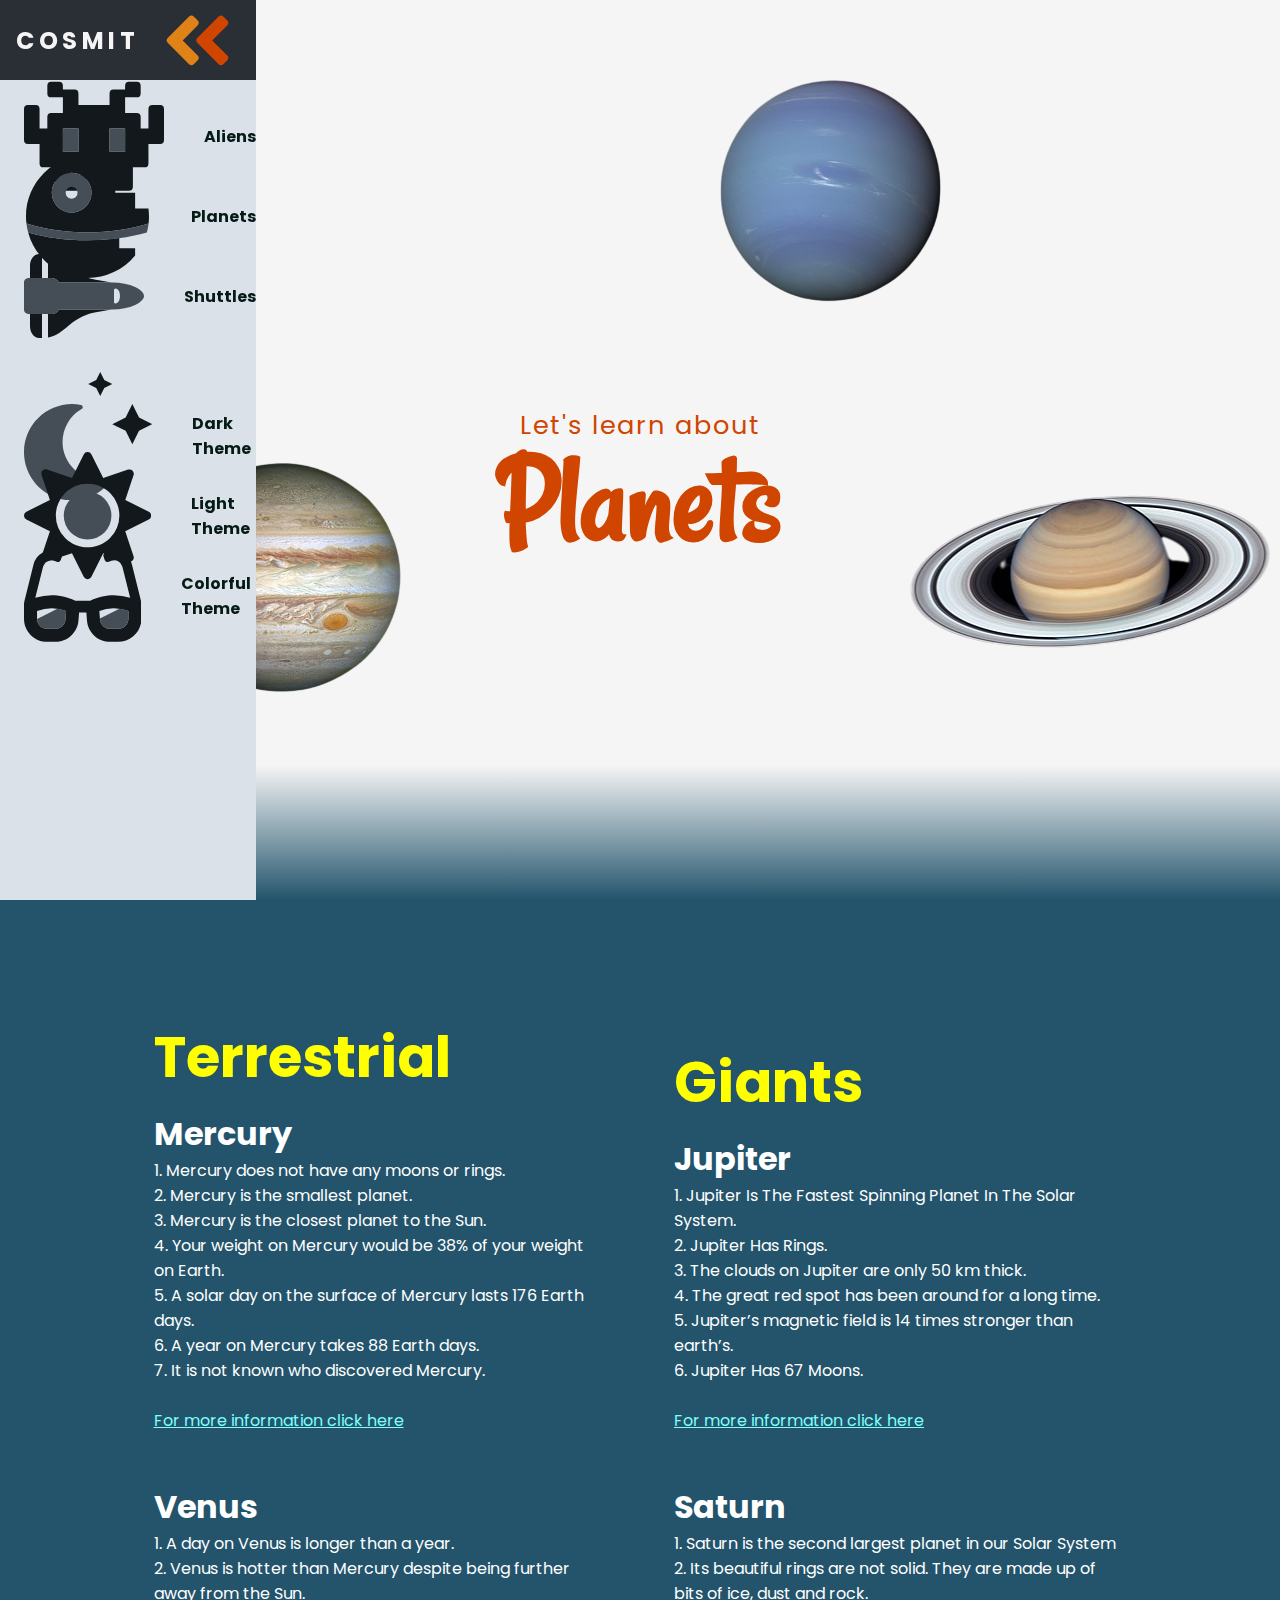
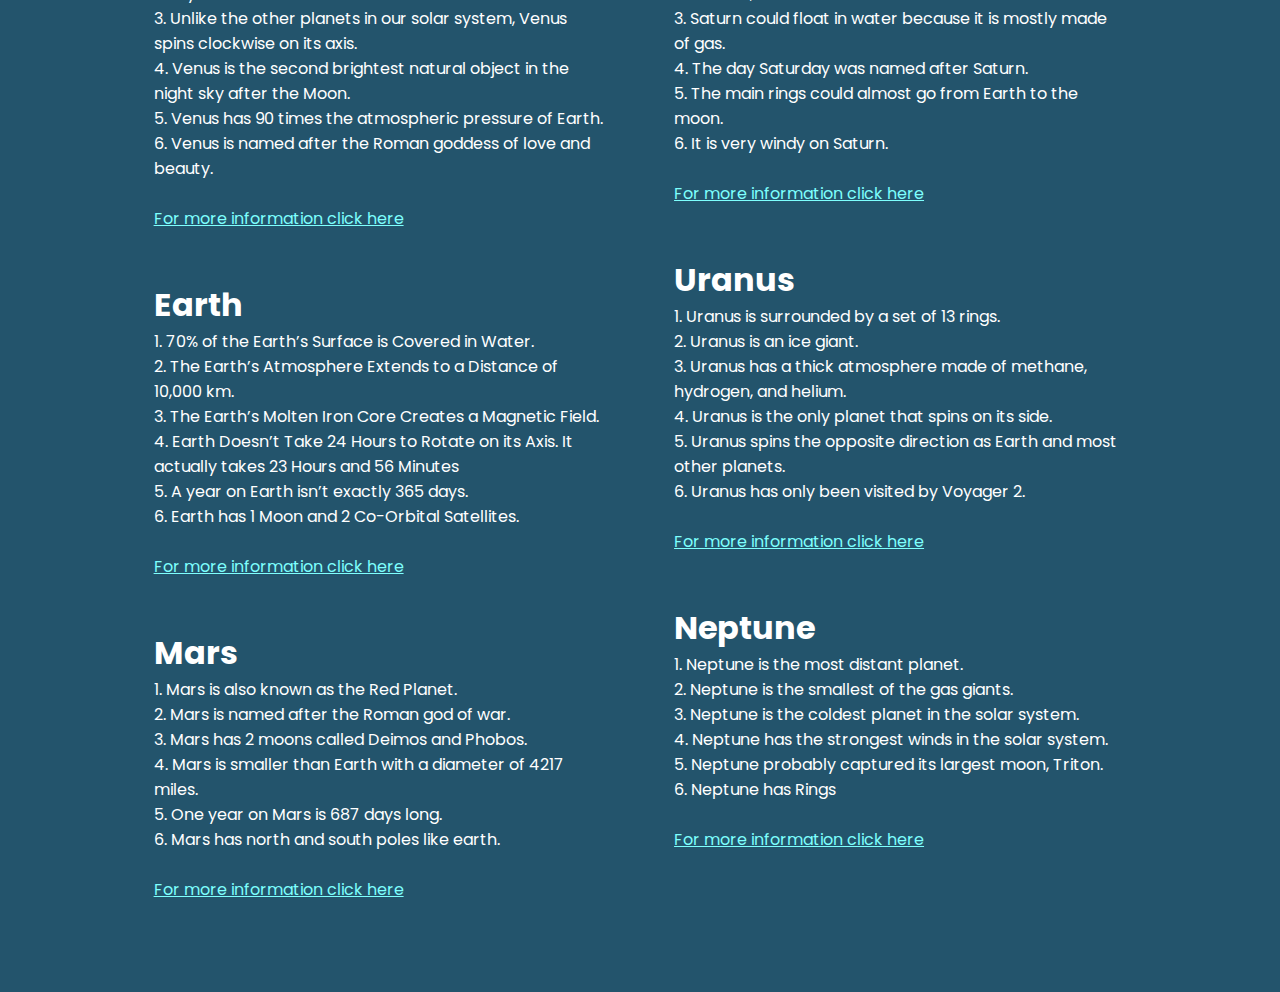
==== planets.html @ 69186c7a "planets page" ====
<!DOCTYPE html>
<html lang="en">
  <head>
    <meta charset="UTF-8" />
    <meta http-equiv="X-UA-Compatible" content="IE=edge" />
    <meta name="viewport" content="width=device-width, initial-scale=1.0" />
    <title>Shuttles Cosmit</title>
    <script defer src="shuttles_functions.js"></script>
    <link rel="stylesheet" href="style.css" />
    <link
      href="https://fonts.googleapis.com/css?family=Open+Sans:300,400,700&display=swap"
      rel="stylesheet"
    />
    <script defer src="shuttles_functions.js"></script>
  </head>
  <body class="light">
    <section class="planets_section">
      <h2 id="text"><span>Let's learn about</span><br />Planets</h2>
      <img
        src="https://cdn.pixabay.com/photo/2016/12/29/18/44/background-1939128__480.jpg"
        alt="Cosmos Background"
        id="cosmos_bg"
      />
      <img src="Saturn.png" alt="Saturn" id="saturn" />
      <img src="Neptune copy.png" alt="Neptune" id="neptune" />
      <img src="Jupiter copy.png" alt="Jupiter" id="jupiter" />
    </section>

    <div class="planets_info">
      <br />
      <h2 style="color: yellow">Terrestrial</h2>
      <h1>Mercury</h1>
      <p>
        1. Mercury does not have any moons or rings. <br />
        2. Mercury is the smallest planet. <br />
        3. Mercury is the closest planet to the Sun. <br />
        4. Your weight on Mercury would be 38% of your weight on Earth. <br />
        5. A solar day on the surface of Mercury lasts 176 Earth days. <br />
        6. A year on Mercury takes 88 Earth days. <br />
        7. It is not known who discovered Mercury. <br />
        <br />
        <a
          style="color: #7efffd"
          href="https://solarsystem.nasa.gov/planets/mercury/overview/"
          target="_blank"
          >For more information click here</a
        >
      </p>
      <br /><br />

      <h1>Venus</h1>
      <p>
        1. A day on Venus is longer than a year. <br />
        2. Venus is hotter than Mercury despite being further away from the Sun.
        <br />
        3. Unlike the other planets in our solar system, Venus spins clockwise
        on its axis. <br />
        4. Venus is the second brightest natural object in the night sky after
        the Moon. <br />
        5. Venus has 90 times the atmospheric pressure of Earth. <br />
        6. Venus is named after the Roman goddess of love and beauty. <br />
        <br />
        <a
          style="color: #7efffd"
          href="https://solarsystem.nasa.gov/planets/venus/overview/"
          target="_blank"
          >For more information click here</a
        >
      </p>
      <br /><br />

      <h1>Earth</h1>
      <p>
        1. 70% of the Earth’s Surface is Covered in Water.<br />
        2. The Earth’s Atmosphere Extends to a Distance of 10,000 km.<br />
        3. The Earth’s Molten Iron Core Creates a Magnetic Field. <br />
        4. Earth Doesn’t Take 24 Hours to Rotate on its Axis. It actually takes
        23 Hours and 56 Minutes<br />
        5. A year on Earth isn’t exactly 365 days. <br />
        6. Earth has 1 Moon and 2 Co-Orbital Satellites.<br />
        <br />
        <a
          style="color: #7efffd"
          href="https://solarsystem.nasa.gov/planets/earth/overview/"
          target="_blank"
          >For more information click here</a
        >
      </p>
      <br /><br />

      <h1>Mars</h1>
      <p>
        1. Mars is also known as the Red Planet.<br />
        2. Mars is named after the Roman god of war.<br />
        3. Mars has 2 moons called Deimos and Phobos.<br />
        4. Mars is smaller than Earth with a diameter of 4217 miles.<br />
        5. One year on Mars is 687 days long. <br />
        6. Mars has north and south poles like earth. <br />
        <br />
        <a
          style="color: #7efffd"
          href="https://solarsystem.nasa.gov/planets/mars/overview/"
          target="_blank"
          >For more information click here</a
        >
      </p>
      <br /><br />

      <h2 style="color: yellow">Giants</h2>
      <h1>Jupiter</h1>
      <p>
        1. Jupiter Is The Fastest Spinning Planet In The Solar System.<br />
        2. Jupiter Has Rings.<br />
        3. The clouds on Jupiter are only 50 km thick.<br />
        4. The great red spot has been around for a long time.<br />
        5. Jupiter’s magnetic field is 14 times stronger than earth’s.<br />
        6. Jupiter Has 67 Moons.<br />
        <br />
        <a
          style="color: #7efffd"
          href="https://solarsystem.nasa.gov/planets/jupiter/overview/"
          target="_blank"
          >For more information click here</a
        >
      </p>
      <br /><br />

      <h1>Saturn</h1>
      <p>
        1. Saturn is the second largest planet in our Solar System<br />
        2. Its beautiful rings are not solid. They are made up of bits of ice,
        dust and rock.<br />
        3. Saturn could float in water because it is mostly made of gas.
        <br />
        4. The day Saturday was named after Saturn.<br />
        5. The main rings could almost go from Earth to the moon.<br />
        6. It is very windy on Saturn. <br />
        <br />
        <a
          style="color: #7efffd"
          href="https://solarsystem.nasa.gov/planets/saturn/overview/"
          target="_blank"
          >For more information click here</a
        >
      </p>
      <br /><br />

      <h1>Uranus</h1>
      <p>
        1. Uranus is surrounded by a set of 13 rings. <br />
        2. Uranus is an ice giant.<br />
        3. Uranus has a thick atmosphere made of methane, hydrogen, and
        helium.<br />
        4. Uranus is the only planet that spins on its side.<br />
        5. Uranus spins the opposite direction as Earth and most other
        planets.<br />
        6. Uranus has only been visited by Voyager 2.<br />
        <br />
        <a
          style="color: #7efffd"
          href="https://solarsystem.nasa.gov/planets/uranus/overview/"
          target="_blank"
          >For more information click here</a
        >
      </p>
      <br /><br />

      <h1>Neptune</h1>
      <p>
        1. Neptune is the most distant planet.<br />
        2. Neptune is the smallest of the gas giants.<br />
        3. Neptune is the coldest planet in the solar system.<br />
        4. Neptune has the strongest winds in the solar system.<br />
        5. Neptune probably captured its largest moon, Triton.<br />
        6. Neptune has Rings<br />
        <br />
        <a
          style="color: #7efffd"
          href="https://solarsystem.nasa.gov/planets/neptune/overview/"
          target="_blank"
          >For more information click here</a
        >
      </p>
    </div>

    <header id="header">
      <a href="index.html" class="headlogo">Cosmit</a>
    </header>
    <nav class="navbar">
      <ul class="navbar-nav">
        <li class="logo">
          <a href="index.html" class="nav-link">
            <span class="link-text logo-text">Cosmit</span>
            <svg
              aria-hidden="true"
              focusable="false"
              data-prefix="fad"
              data-icon="angle-double-right"
              role="img"
              xmlns="http://www.w3.org/2000/svg"
              viewBox="0 0 448 512"
              class="svg-inline--fa fa-angle-double-right fa-w-14 fa-5x"
            >
              <g class="fa-group">
                <path
                  fill="currentColor"
                  d="M224 273L88.37 409a23.78 23.78 0 0 1-33.8 0L32 386.36a23.94 23.94 0 0 1 0-33.89l96.13-96.37L32 159.73a23.94 23.94 0 0 1 0-33.89l22.44-22.79a23.78 23.78 0 0 1 33.8 0L223.88 239a23.94 23.94 0 0 1 .1 34z"
                  class="fa-secondary"
                ></path>
                <path
                  fill="currentColor"
                  d="M415.89 273L280.34 409a23.77 23.77 0 0 1-33.79 0L224 386.26a23.94 23.94 0 0 1 0-33.89L320.11 256l-96-96.47a23.94 23.94 0 0 1 0-33.89l22.52-22.59a23.77 23.77 0 0 1 33.79 0L416 239a24 24 0 0 1-.11 34z"
                  class="fa-primary"
                ></path>
              </g>
            </svg>
          </a>
        </li>

        <li class="nav-item">
          <a href="index.html" class="nav-link">
            <svg
              aria-hidden="true"
              focusable="false"
              data-prefix="fad"
              data-icon="alien-monster"
              role="img"
              xmlns="http://www.w3.org/2000/svg"
              viewBox="0 0 576 512"
              class="svg-inline--fa fa-alien-monster fa-w-18 fa-9x"
            >
              <g class="fa-group">
                <path
                  fill="currentColor"
                  d="M560,128H528a15.99954,15.99954,0,0,0-16,16v80H480V176a15.99954,15.99954,0,0,0-16-16H416V96h48a16.00079,16.00079,0,0,0,16-16V48a15.99954,15.99954,0,0,0-16-16H432a15.99954,15.99954,0,0,0-16,16V64H368a15.99954,15.99954,0,0,0-16,16v48H224V80a15.99954,15.99954,0,0,0-16-16H160V48a15.99954,15.99954,0,0,0-16-16H112A15.99954,15.99954,0,0,0,96,48V80a16.00079,16.00079,0,0,0,16,16h48v64H112a15.99954,15.99954,0,0,0-16,16v48H64V144a15.99954,15.99954,0,0,0-16-16H16A15.99954,15.99954,0,0,0,0,144V272a16.00079,16.00079,0,0,0,16,16H64v80a16.00079,16.00079,0,0,0,16,16h48v80a16.00079,16.00079,0,0,0,16,16h96a16.00079,16.00079,0,0,0,16-16V432a15.99954,15.99954,0,0,0-16-16H192V384H384v32H336a15.99954,15.99954,0,0,0-16,16v32a16.00079,16.00079,0,0,0,16,16h96a16.00079,16.00079,0,0,0,16-16V384h48a16.00079,16.00079,0,0,0,16-16V288h48a16.00079,16.00079,0,0,0,16-16V144A15.99954,15.99954,0,0,0,560,128ZM224,320H160V224h64Zm192,0H352V224h64Z"
                  class="fa-secondary"
                ></path>
                <path
                  fill="currentColor"
                  d="M160,320h64V224H160Zm192-96v96h64V224Z"
                  class="fa-primary"
                ></path>
              </g>
            </svg>
            <span class="link-text">Aliens</span>
          </a>
        </li>

        <li class="nav-item">
          <a href="#" class="nav-link">
            <svg
              aria-hidden="true"
              focusable="false"
              data-prefix="fad"
              data-icon="space-station-moon-alt"
              role="img"
              xmlns="http://www.w3.org/2000/svg"
              viewBox="0 0 512 512"
              class="svg-inline--fa fa-space-station-moon-alt fa-w-16 fa-5x"
            >
              <g class="fa-group">
                <path
                  fill="currentColor"
                  d="M501.70312,224H448V160H368V96h48V66.67383A246.86934,246.86934,0,0,0,256,8C119.03125,8,8,119.0332,8,256a250.017,250.017,0,0,0,1.72656,28.26562C81.19531,306.76953,165.47656,320,256,320s174.80469-13.23047,246.27344-35.73438A250.017,250.017,0,0,0,504,256,248.44936,248.44936,0,0,0,501.70312,224ZM192,240a80,80,0,1,1,80-80A80.00021,80.00021,0,0,1,192,240ZM384,343.13867A940.33806,940.33806,0,0,1,256,352c-87.34375,0-168.71094-11.46094-239.28906-31.73633C45.05859,426.01953,141.29688,504,256,504a247.45808,247.45808,0,0,0,192-91.0918V384H384Z"
                  class="fa-secondary"
                ></path>
                <path
                  fill="currentColor"
                  d="M256,320c-90.52344,0-174.80469-13.23047-246.27344-35.73438a246.11376,246.11376,0,0,0,6.98438,35.998C87.28906,340.53906,168.65625,352,256,352s168.71094-11.46094,239.28906-31.73633a246.11376,246.11376,0,0,0,6.98438-35.998C430.80469,306.76953,346.52344,320,256,320Zm-64-80a80,80,0,1,0-80-80A80.00021,80.00021,0,0,0,192,240Zm0-104a24,24,0,1,1-24,24A23.99993,23.99993,0,0,1,192,136Z"
                  class="fa-primary"
                ></path>
              </g>
            </svg>
            <span class="link-text">Planets</span>
          </a>
        </li>

        <li class="nav-item">
          <a href="shuttles.html" class="nav-link">
            <svg
              aria-hidden="true"
              focusable="false"
              data-prefix="fad"
              data-icon="space-shuttle"
              role="img"
              xmlns="http://www.w3.org/2000/svg"
              viewBox="0 0 640 512"
              class="svg-inline--fa fa-space-shuttle fa-w-20 fa-5x"
            >
              <g class="fa-group">
                <path
                  fill="currentColor"
                  d="M32 416c0 35.35 21.49 64 48 64h16V352H32zm154.54-232h280.13L376 168C243 140.59 222.45 51.22 128 34.65V160h18.34a45.62 45.62 0 0 1 40.2 24zM32 96v64h64V32H80c-26.51 0-48 28.65-48 64zm114.34 256H128v125.35C222.45 460.78 243 371.41 376 344l90.67-16H186.54a45.62 45.62 0 0 1-40.2 24z"
                  class="fa-secondary"
                ></path>
                <path
                  fill="currentColor"
                  d="M592.6 208.24C559.73 192.84 515.78 184 472 184H186.54a45.62 45.62 0 0 0-40.2-24H32c-23.2 0-32 10-32 24v144c0 14 8.82 24 32 24h114.34a45.62 45.62 0 0 0 40.2-24H472c43.78 0 87.73-8.84 120.6-24.24C622.28 289.84 640 272 640 256s-17.72-33.84-47.4-47.76zM488 296a8 8 0 0 1-8-8v-64a8 8 0 0 1 8-8c31.91 0 31.94 80 0 80z"
                  class="fa-primary"
                ></path>
              </g>
            </svg>
            <span class="link-text">Shuttles</span>
          </a>
        </li>

        <li class="nav-item">
          <a href="#" class="nav-link" id="dark">
            <svg
              aria-hidden="true"
              focusable="false"
              data-prefix="fad"
              data-icon="moon-stars"
              role="img"
              xmlns="http://www.w3.org/2000/svg"
              viewBox="0 0 512 512"
              class="svg-inline--fa fa-moon-stars fa-w-16 fa-7x"
            >
              <g class="fa-group">
                <path
                  fill="currentColor"
                  d="M320 32L304 0l-16 32-32 16 32 16 16 32 16-32 32-16zm138.7 149.3L432 128l-26.7 53.3L352 208l53.3 26.7L432 288l26.7-53.3L512 208z"
                  class="fa-secondary"
                ></path>
                <path
                  fill="currentColor"
                  d="M332.2 426.4c8.1-1.6 13.9 8 8.6 14.5a191.18 191.18 0 0 1-149 71.1C85.8 512 0 426 0 320c0-120 108.7-210.6 227-188.8 8.2 1.6 10.1 12.6 2.8 16.7a150.3 150.3 0 0 0-76.1 130.8c0 94 85.4 165.4 178.5 147.7z"
                  class="fa-primary"
                ></path>
              </g>
            </svg>
            <span class="link-text">Dark Theme</span>
          </a>
        </li>

        <li class="nav-item">
          <a href="#" class="nav-link" id="light">
            <svg
              aria-hidden="true"
              focusable="false"
              data-prefix="fad"
              data-icon="sun"
              role="img"
              xmlns="http://www.w3.org/2000/svg"
              viewBox="0 0 512 512"
              class="svg-inline--fa fa-sun fa-w-16 fa-7x"
            >
              <g class="fa-group">
                <path
                  fill="currentColor"
                  d="M502.42 240.5l-94.7-47.3 33.5-100.4c4.5-13.6-8.4-26.5-21.9-21.9l-100.4 33.5-47.41-94.8a17.31 17.31 0 0 0-31 0l-47.3 94.7L92.7 70.8c-13.6-4.5-26.5 8.4-21.9 21.9l33.5 100.4-94.7 47.4a17.31 17.31 0 0 0 0 31l94.7 47.3-33.5 100.5c-4.5 13.6 8.4 26.5 21.9 21.9l100.41-33.5 47.3 94.7a17.31 17.31 0 0 0 31 0l47.31-94.7 100.4 33.5c13.6 4.5 26.5-8.4 21.9-21.9l-33.5-100.4 94.7-47.3a17.33 17.33 0 0 0 .2-31.1zm-155.9 106c-49.91 49.9-131.11 49.9-181 0a128.13 128.13 0 0 1 0-181c49.9-49.9 131.1-49.9 181 0a128.13 128.13 0 0 1 0 181z"
                  class="fa-secondary"
                ></path>
                <path
                  fill="currentColor"
                  d="M352 256a96 96 0 1 1-96-96 96.15 96.15 0 0 1 96 96z"
                  class="fa-primary"
                ></path>
              </g>
            </svg>
            <span class="link-text">Light Theme</span>
          </a>
        </li>

        <li class="nav-item">
          <a href="#" class="nav-link" id="solarized">
            <svg
              aria-hidden="true"
              focusable="false"
              data-prefix="fad"
              data-icon="sunglasses"
              role="img"
              xmlns="http://www.w3.org/2000/svg"
              viewBox="0 0 576 512"
              class="svg-inline--fa fa-sunglasses fa-w-18 fa-7x"
            >
              <g class="fa-group">
                <path
                  fill="currentColor"
                  d="M574.09 280.38L528.75 98.66a87.94 87.94 0 0 0-113.19-62.14l-15.25 5.08a16 16 0 0 0-10.12 20.25L395.25 77a16 16 0 0 0 20.22 10.13l13.19-4.39c10.87-3.63 23-3.57 33.15 1.73a39.59 39.59 0 0 1 20.38 25.81l38.47 153.83a276.7 276.7 0 0 0-81.22-12.47c-34.75 0-74 7-114.85 26.75h-73.18c-40.85-19.75-80.07-26.75-114.85-26.75a276.75 276.75 0 0 0-81.22 12.45l38.47-153.8a39.61 39.61 0 0 1 20.38-25.82c10.15-5.29 22.28-5.34 33.15-1.73l13.16 4.39A16 16 0 0 0 180.75 77l5.06-15.19a16 16 0 0 0-10.12-20.21l-15.25-5.08A87.95 87.95 0 0 0 47.25 98.65L1.91 280.38A75.35 75.35 0 0 0 0 295.86v70.25C0 429 51.59 480 115.19 480h37.12c60.28 0 110.38-45.94 114.88-105.37l2.93-38.63h35.76l2.93 38.63c4.5 59.43 54.6 105.37 114.88 105.37h37.12C524.41 480 576 429 576 366.13v-70.25a62.67 62.67 0 0 0-1.91-15.5zM203.38 369.8c-2 25.9-24.41 46.2-51.07 46.2h-37.12C87 416 64 393.63 64 366.11v-37.55a217.35 217.35 0 0 1 72.59-12.9 196.51 196.51 0 0 1 69.91 12.9zM512 366.13c0 27.5-23 49.87-51.19 49.87h-37.12c-26.69 0-49.1-20.3-51.07-46.2l-3.12-41.24a196.55 196.55 0 0 1 69.94-12.9A217.41 217.41 0 0 1 512 328.58z"
                  class="fa-secondary"
                ></path>
                <path
                  fill="currentColor"
                  d="M64.19 367.9c0-.61-.19-1.18-.19-1.8 0 27.53 23 49.9 51.19 49.9h37.12c26.66 0 49.1-20.3 51.07-46.2l3.12-41.24c-14-5.29-28.31-8.38-42.78-10.42zm404-50l-95.83 47.91.3 4c2 25.9 24.38 46.2 51.07 46.2h37.12C489 416 512 393.63 512 366.13v-37.55a227.76 227.76 0 0 0-43.85-10.66z"
                  class="fa-primary"
                ></path>
              </g>
            </svg>
            <span class="link-text">Colorful Theme</span>
          </a>
        </li>
      </ul>
    </nav>
  </body>
</html>
---- style.css ----
@import url("https://fonts.googleapis.com/css2?family=Rancho&display=swap");

@import url("https://fonts.googleapis.com/css?family=Poppins:300,400,500,600,700,800,900&display=swap");

:root {
  font-size: 16px;
  font-family: "Open Sans";
  --transition-speed: 600ms;
  --gray0: #f8f8f8;
  --gray1: #dbe1e8;
  --gray2: #b2becd;
  --gray3: #6c7983;
  --gray4: #454e56;
  --gray5: #2a2e35;
  --gray6: #12181b;
  --blue: #0084a5;
  --purple: #4d0050;
  --yellow: #fff565;
  --solarized-1: ;
  --solarized0: #7703d6;
  --solarized1: #8a02f9;
  --solarized2: #9f29ff;
  --solarized3: #ffcc00;
  --solarized4: #f9dc00;
  --solarized5: #fff702;
  --solarized6: #fff851;
  --whitesmoke: rgb(245, 245, 245);
  --alpine: rgb(5, 27, 22);
  --lightpink: #ffa7f3;
  --heavypink: #df49a6;
  --heavyorange: #d04500;
}

.light {
  --navbg: var(--gray1);
  --texthov: var(--whitesmoke);
  --text: var(--alpine);
  /* --itemhovpr1: #1d9cce;  */
  /* --itemhovpr2: #7efffd;  */
  --itemhovpr1: #df8319;
  --itemhovpr2: #d04500;
  --item1: var(--gray4);
  --item2: var(--gray6);
  --itembg: var(--gray5);
}

h1, h2 {
  color: white;
}

.dark {
  --navbg: var(--gray6);
  --texthov: var(--alpine);
  --text: var(--whitesmoke);
  --itemhovpr1: #1d9cce;
  --itemhovpr2: #7efffd;
  /* --itemhovpr1: #df8319; */
  /* --itemhovpr2: #d04500; */
  --item1: var(--gray2);
  --item2: var(--gray0);
  --itembg: var(--gray2);
}

.solarized {
  --navbg: var(--lightpink);
  --texthov: var(--lightpink);
  --text: var(--purple);
  --itemhovpr1: var(--heavyorange);
  --itemhovpr2: var(--solarized5);
  --item1: var(--heavypink);
  --item2: var(--purple);
  --itembg: var(--purple);
}

* {
  margin: 0;
  padding: 0;
  font-family: "Poppins", sans-serif;
  box-sizing: border-box;
}

body {
  overflow-x: hidden;
  background: whitesmoke;
  min-height: 100vh;
}

#header {
  position: absolute;
  top: 0;
  left: 6rem;
  width: 100%;
  padding: 2vh 3vw;
  z-index: 100;
}
#header .headlogo {
  color: var(--itemhovpr2);
  font-weight: 700;
  font-size: 2em;
  text-decoration: none;
}

section {
  position: relative;
  width: 100%;
  height: 100vh;
  display: flex;
  justify-content: center;
  align-items: center;
}
.aliens_section::before {
  content: "";
  position: absolute;
  bottom: 0;
  left: 5rem;
  width: 100%;
  height: 15vh;
  background: linear-gradient(to top, #33035a, transparent);
  z-index: 1000;
}

.shuttles_section::before {
  content: "";
  position: absolute;
  bottom: 0;
  left: 5rem;
  width: 100%;
  height: 15vh;
  background: linear-gradient(to top, #23546c, transparent);
  z-index: 1000;
}

.planets_section::before {
  content: "";
  position: absolute;
  bottom: 0;
  left: 5rem;
  width: 100%;
  height: 15vh;
  background: linear-gradient(to top, #23546c, transparent);
  z-index: 1000;
}

#falling_star {
  z-index: 1;
  /* margin-top: 19%; */
  /* margin-left: 8%; */
  transform: translate(8vw, 40vh);
  position: absolute;
  top: 0;
  left: 0;
  width: auto;
  height: auto;
  object-fit: cover;
  pointer-events: none;
}

#station {
  z-index: 2;
  /* margin-top: 10%; */
  /* margin-left: 35%; */
  transform: translate(38vw, 15vh);
  position: absolute;
  top: 0;
  left: 0;
  width: auto;
  height: auto;
  object-fit: cover;
  pointer-events: none;
}

#satelit {
  z-index: 1;
  /* margin-top: 3%; */
  /* margin-left: 15%; */
  transform: translate(15vw, 8vh);
  position: absolute;
  top: 0;
  left: 0;
  width: auto;
  height: auto;
  object-fit: cover;
  pointer-events: none;
}

#shuttle_nasa {
  z-index: 3;
  /* margin-top: 18%; */
  /* margin-left: 62%; */
  transform: translate(65vw, 40vh);
  position: absolute;
  top: 0;
  left: 0;
  width: auto;
  height: auto;
  object-fit: cover;
  pointer-events: none;
}

#saturn {
  z-index: 3;
  transform: translate(68vw, 50vh);
  position: absolute;
  top: 0;
  left: 0;
  width: auto;
  height: auto;
  object-fit: cover;
  pointer-events: none;
}

#neptune {
  z-index: 3;
  transform: translate(55vw, 7vh);
  position: absolute;
  top: 0;
  left: 0;
  width: 20%;
  height: auto;
  object-fit: cover;
  pointer-events: none;
}

#jupiter {
  z-index: 3;
  transform: translate(12vw, 50vh);
  position: absolute;
  top: 0;
  left: 0;
  width: 20%;
  height: auto;
  object-fit: cover;
  pointer-events: none;
}

#ufo {
  /* margin-left: 20%; */
  transform: translate(45vw, 20vh);
  position: absolute;
  top: 0;
  left: 0;
  width: auto;
  height: auto;
  object-fit: cover;
  pointer-events: none;
  z-index: 3;
}
#alien_par {
  z-index: 2;
  /* margin-left: 15%; */
  transform: translate(15vw,0vh);
  position: absolute;
  top: 0;
  left: 0;
  width: auto;
  height: auto;
  object-fit: cover;
  pointer-events: none;
}

section #cosmos_bg {
  position: absolute;
  top: 0;
  left: 0;
  width: 100%;
  height: 100%;
  object-fit: cover;
  pointer-events: none;
  z-index: 0;
}
section #text {
  position: absolute;
  color: var(--itemhovpr2);
  font-size: 10vw;
  text-align: center;
  line-height: 0.6em;
  font-family: "Rancho", cursive;
  z-index: 1000;
  user-select: none;
}
section #text span {
  font-size: 0.2em;
  letter-spacing: 2px;
  font-weight: 400;
  font-family: "Poppins", sans-serif;
  z-index: 1000;
  user-select: none;
}

.aliens_info {
  position: relative;
  padding: 10vh 12vw;
  background: #33035a;
}
.aliens_info h2 {
  font-size: 3.5em;
  color: var(--gray0);
  margin-bottom: 10px;
}
.aliens_info p {
  font-size: 1em;
  color: var(--gray0);
}

.shuttles_info {
  position: relative;
  padding: 10vh 12vw;
  background: #23546c;
}
.shuttles_info h2 {
  font-size: 3.5em;
  color: var(--gray0);
  margin-bottom: 10px;
}
.shuttles_info p {
  font-size: 1em;
  color: var(--gray0);
}

.planets_info {
  position: relative;
  padding: 10vh 12vw;
  background:#23546c;
  column-count: 2; 
  column-gap: 7%;
}
.planets_info h2 {
  font-size: 3.5em;
  color:white;
  margin-bottom: 10px;
}
.planets_info p {
  font-size: 1em;
  color: white;
}

body::-webkit-scrollbar {
  width: 0.25rem;
}
body::-webkit-scrollbar-track {
  background: #1e1e24;
}
body::-webkit-scrollbar-thumb {
  background: #6449b8;
}

.navbar {
  position: fixed;
  transition: width 200ms ease;
  background-color: var(--navbg);
  z-index: 10000;
}

.navbar-nav {
  list-style: none;
  padding: 0;
  margin: 0;
  display: flex;
  flex-direction: column;
}

.nav-item {
  width: 100%;
}

.nav-link {
  display: flex;
  align-items: center;
  height: 5rem;
  text-decoration: none;
  filter: grayscale(0%) opacity(1);
  transition: var(--transition-speed);
  color: var(--text);
  font-weight: bold;
}

.nav-link:hover {
  filter: grayscale(0%) opacity(1);
  color: var(--texthov);
  background: var(--itembg);
}
.nav-item:hover .fa-primary {
  color: var(--itemhovpr1);
}

.nav-item:hover .fa-secondary {
  color: var(--itemhovpr2);
}

.link-text {
  display: none;
  margin-left: 1rem;
}

.nav-link svg {
  min-width: 2rem;
  margin: 0 1.5rem;
}

.fa-primary {
  color: var(--item1);
}
.fa-secondary {
  color: var(--item2);
}

.fa-primary,
.fa-secondary {
  transition: var(--transition-speed);
}

.logo {
  font-weight: bold;
  text-transform: uppercase;
  margin-bottom: 1rem;
  text-align: center;
  font-size: 1.5rem;
  letter-spacing: 0.3ch;
  width: 100%;
}

.logo svg {
  transform: rotate(0deg);
  transition: transform var(--transition-speed);
}

.navbar:hover .logo svg {
  transform: rotate(-180deg);
}
.logo .fa-primary {
  color: var(--itemhovpr1);
}
.logo .fa-secondary {
  color: var(--itemhovpr2);
}
/*
.solarized .logo:hover .fa-primary {
  color: var(--solarized3);
}
.solarized .logo:hover .fa-secondary {
  color: var(--solarized5);
}
.solarized .logo .fa-primary {
  color: var(--solarized0);
}

.solarized .logo .fa-secondary {
  color: var(--solarized2);
}
*/

/*small screens */
@media only screen and (max-width: 600px) {
  .navbar {
    bottom: 0;
    width: 100vw;
    height: 5rem;
  }

  .logo {
    display: none;
  }

  .navbar-nav {
    flex-direction: row;
  }
  .nav-link {
    justify-content: center;
  }

  main {
    margin: 0;
  }
  section::before {
    content: "";
    position: absolute;
    bottom: 0;
    left: 0;
    width: 100%;
    height: 15vh;
    background: linear-gradient(to top, #33035a, transparent);
    z-index: 10;
  }
  #header {
    position: absolute;
    top: 0;
    left: 1rem;
    width: 100%;
    padding: 2vh 3vw;
    z-index: 100;
  }
}

/*large screens*/
@media only screen and (min-width: 600px) {
  .navbar {
    top: 0;
    width: 5rem;
    height: 100vh;
  }

  .navbar:hover {
    width: 16rem;
  }

  .navbar:hover .link-text {
    display: inline;
    transition: opacity var(--transition-speed);
  }

  #dark {
    margin-top: 60px;
  }
}
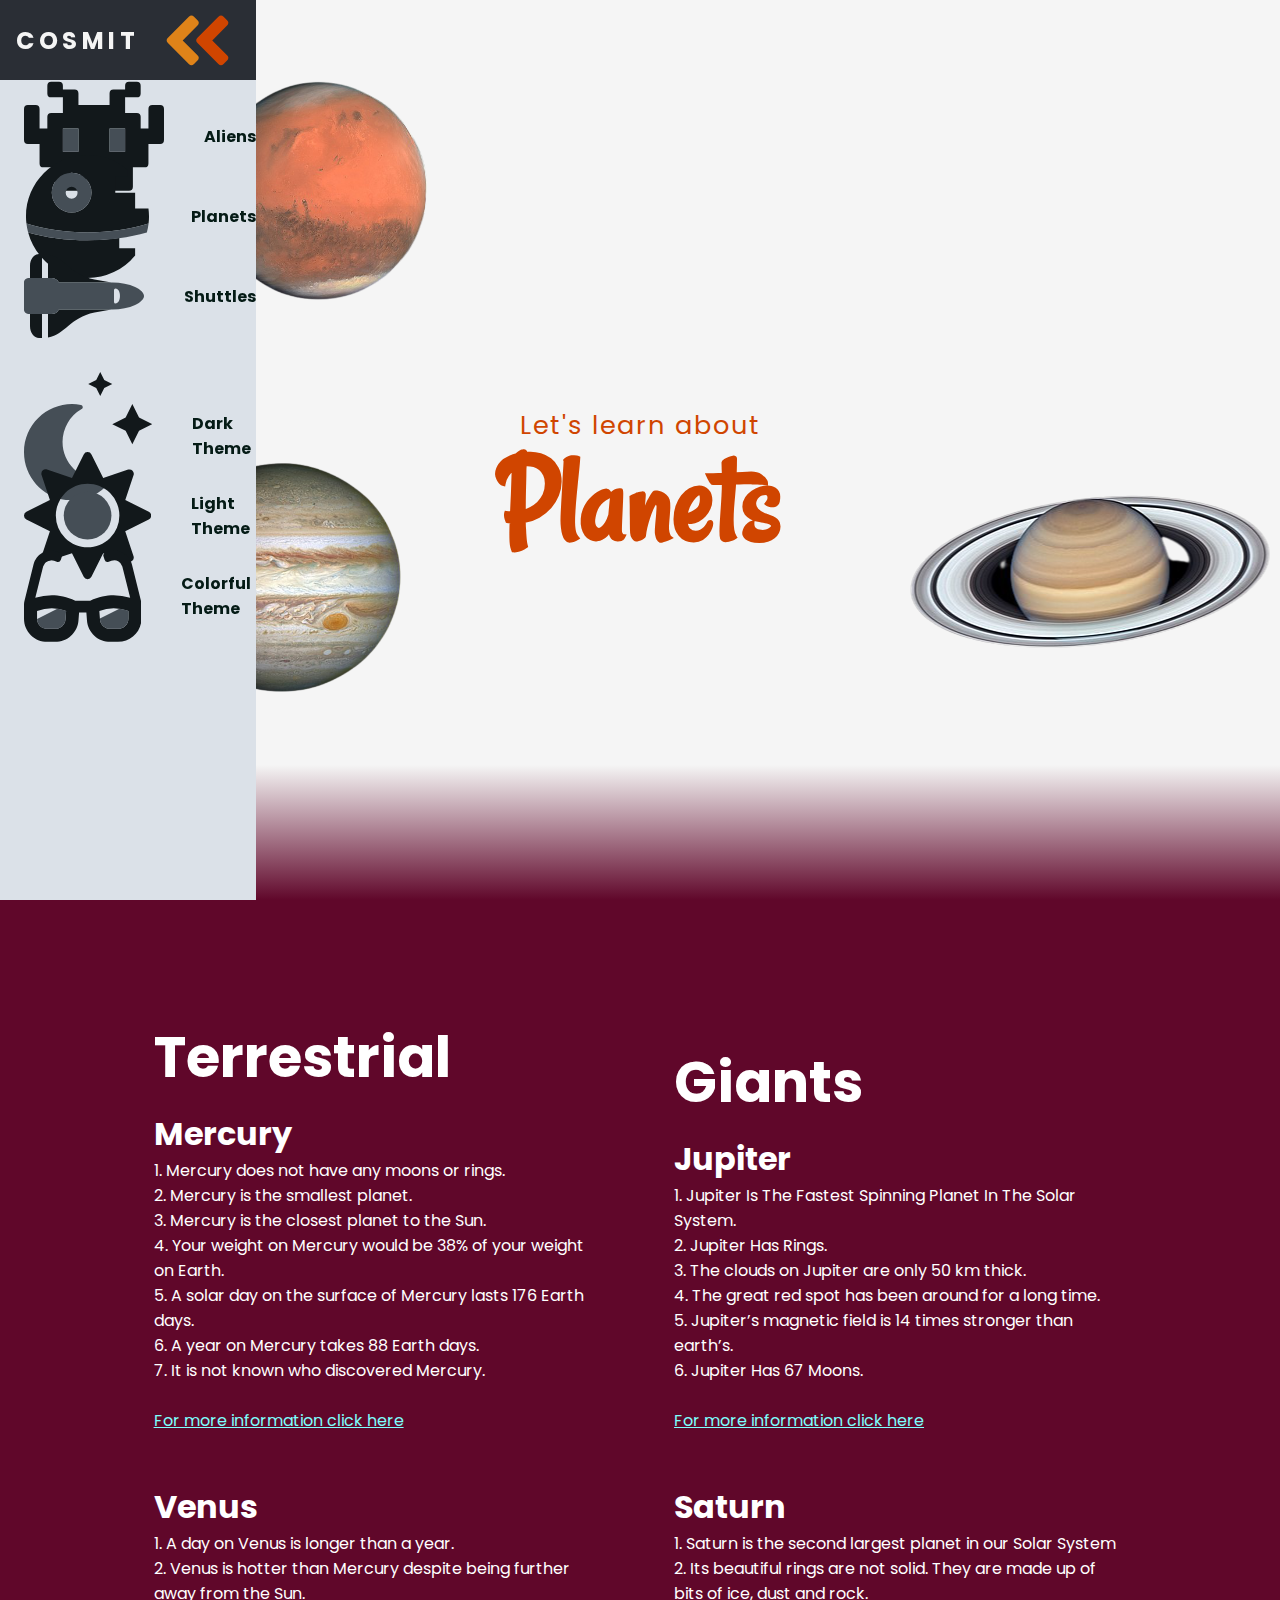
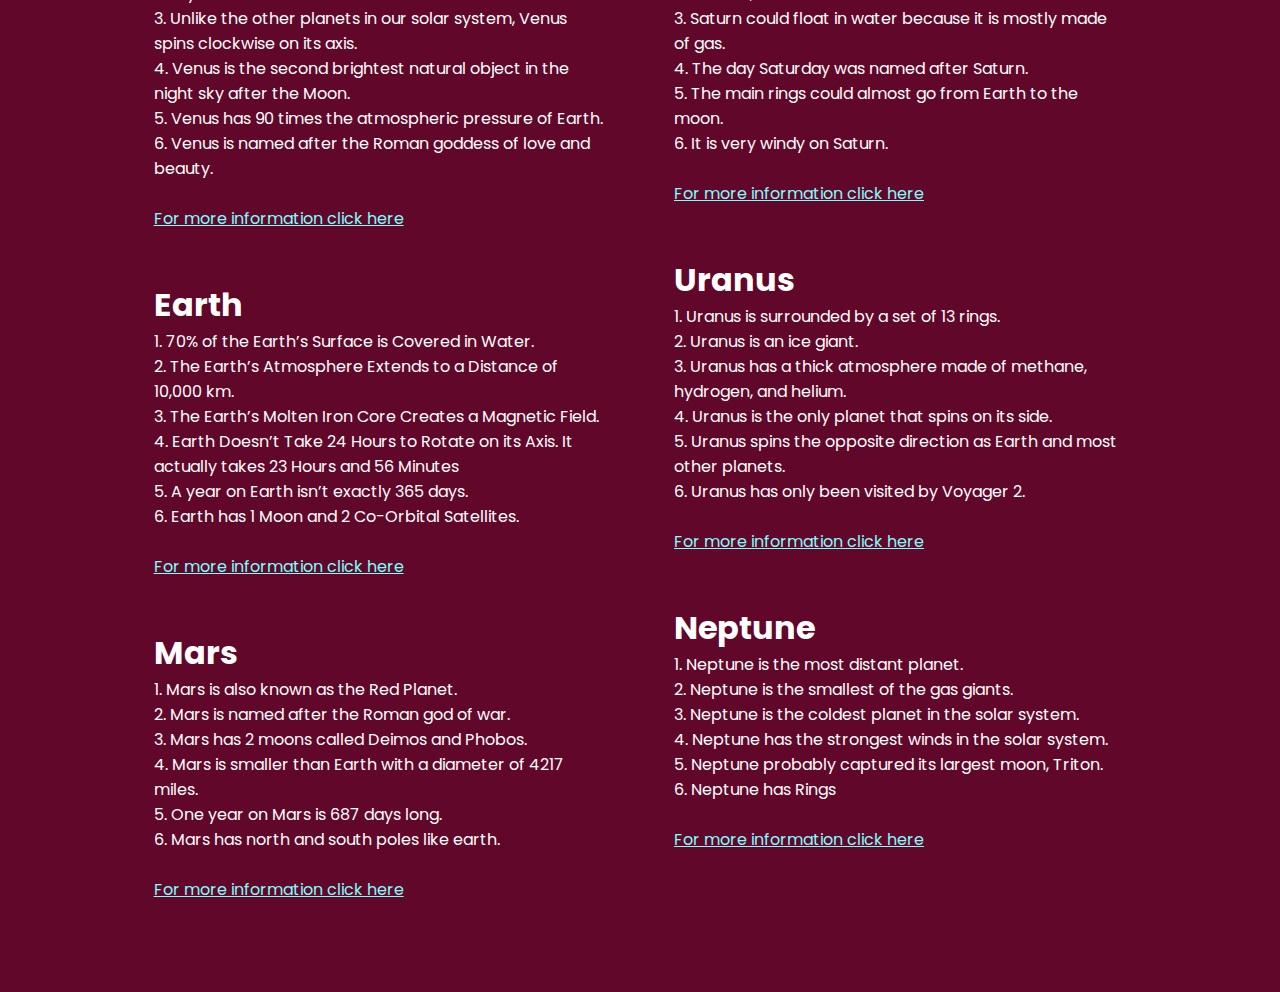
==== commit c96682ba: "promqna na cvetove planeti" ====
--- a/planets.html
+++ b/planets.html
@@ -17,18 +17,18 @@
     <section class="planets_section">
       <h2 id="text"><span>Let's learn about</span><br />Planets</h2>
       <img
-        src="https://cdn.pixabay.com/photo/2016/12/29/18/44/background-1939128__480.jpg"
+        src="https://wallpaper.dog/large/17255255.jpg"
         alt="Cosmos Background"
         id="cosmos_bg"
       />
       <img src="Saturn.png" alt="Saturn" id="saturn" />
-      <img src="Neptune copy.png" alt="Neptune" id="neptune" />
+      <img src="mars.png" alt="Mars" id="mars" />
       <img src="Jupiter copy.png" alt="Jupiter" id="jupiter" />
     </section>
 
     <div class="planets_info">
       <br />
-      <h2 style="color: yellow">Terrestrial</h2>
+      <h2>Terrestrial</h2>
       <h1>Mercury</h1>
       <p>
         1. Mercury does not have any moons or rings. <br />
@@ -106,7 +106,7 @@
       </p>
       <br /><br />
 
-      <h2 style="color: yellow">Giants</h2>
+      <h2>Giants</h2>
       <h1>Jupiter</h1>
       <p>
         1. Jupiter Is The Fastest Spinning Planet In The Solar System.<br />
--- a/style.css
+++ b/style.css
@@ -35,8 +35,6 @@
   --navbg: var(--gray1);
   --texthov: var(--whitesmoke);
   --text: var(--alpine);
-  /* --itemhovpr1: #1d9cce;  */
-  /* --itemhovpr2: #7efffd;  */
   --itemhovpr1: #df8319;
   --itemhovpr2: #d04500;
   --item1: var(--gray4);
@@ -54,8 +52,6 @@
   --text: var(--whitesmoke);
   --itemhovpr1: #1d9cce;
   --itemhovpr2: #7efffd;
-  /* --itemhovpr1: #df8319; */
-  /* --itemhovpr2: #d04500; */
   --item1: var(--gray2);
   --item2: var(--gray0);
   --itembg: var(--gray2);
@@ -137,7 +133,7 @@
   left: 5rem;
   width: 100%;
   height: 15vh;
-  background: linear-gradient(to top, #23546c, transparent);
+  background: linear-gradient(to top,#60072a, transparent);
   z-index: 1000;
 }
 
@@ -209,9 +205,9 @@
   pointer-events: none;
 }
 
-#neptune {
+#mars {
   z-index: 3;
-  transform: translate(55vw, 7vh);
+  transform: translate(15vw, 7vh);
   position: absolute;
   top: 0;
   left: 0;
@@ -318,9 +314,10 @@
 }
 
 .planets_info {
+  color:  var(--solarized5);
   position: relative;
   padding: 10vh 12vw;
-  background:#23546c;
+  background:#60072a;
   column-count: 2; 
   column-gap: 7%;
 }
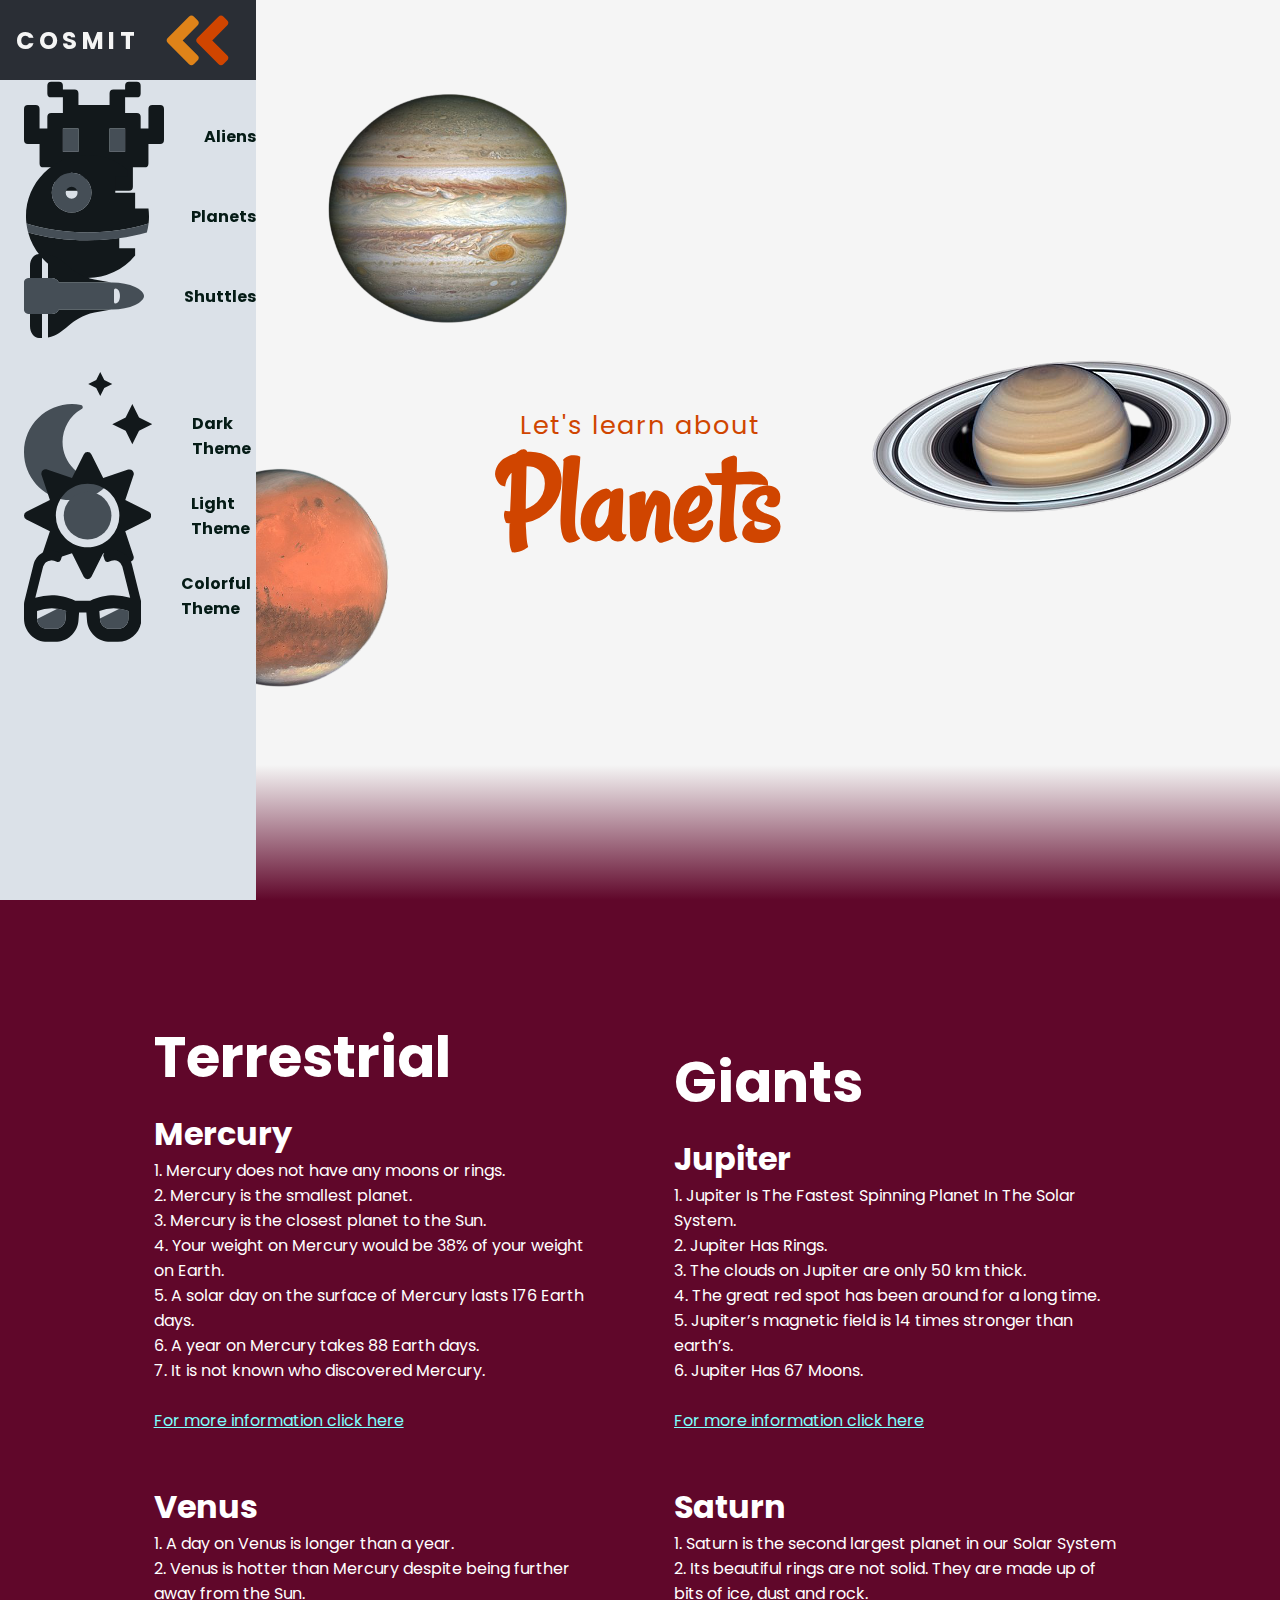
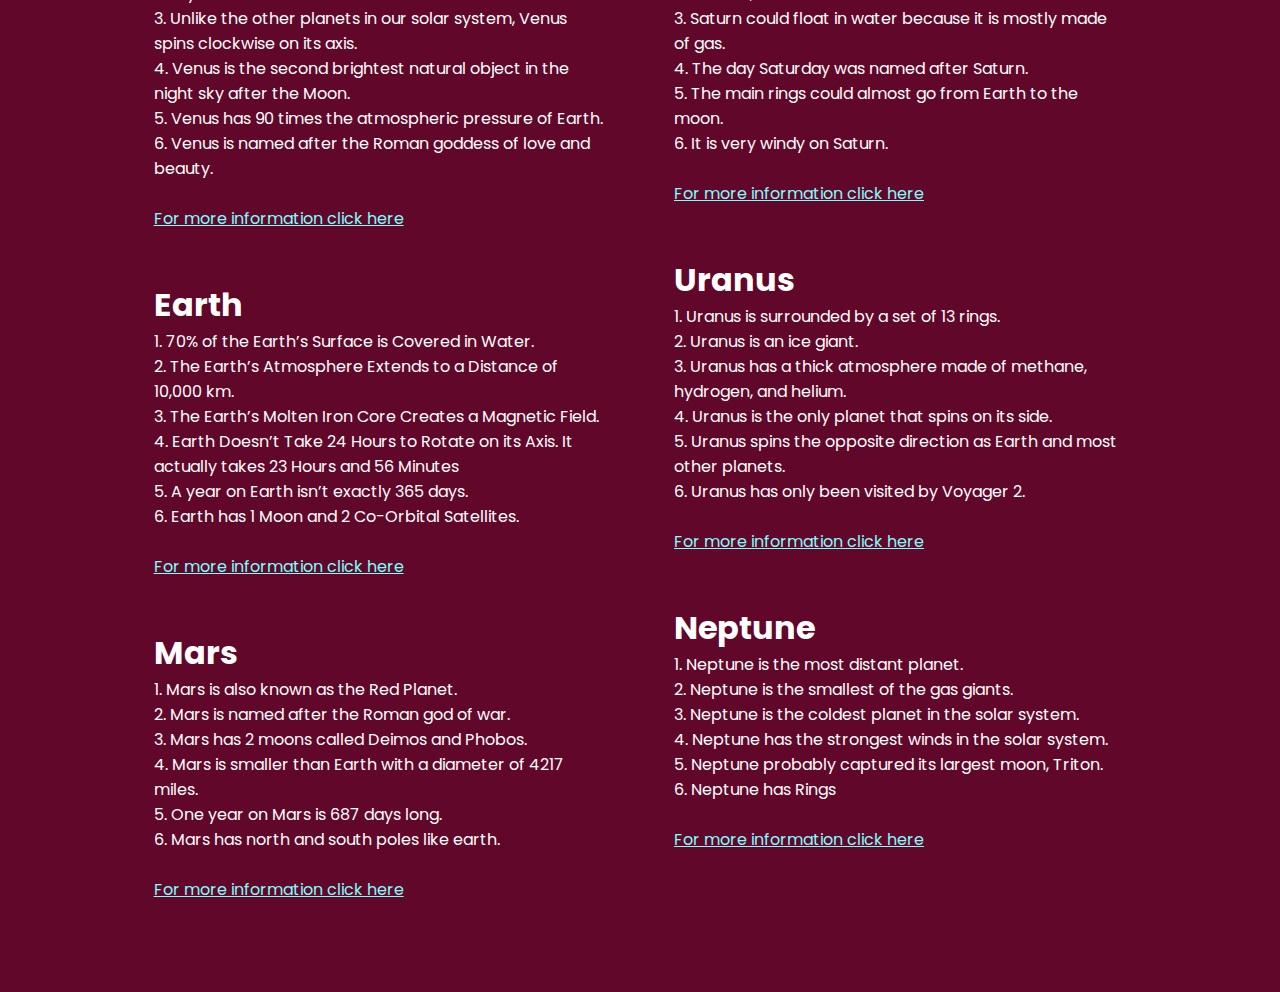
==== commit 0b41435e: "planets_move" ====
--- a/planets.html
+++ b/planets.html
@@ -5,13 +5,12 @@
     <meta http-equiv="X-UA-Compatible" content="IE=edge" />
     <meta name="viewport" content="width=device-width, initial-scale=1.0" />
     <title>Shuttles Cosmit</title>
-    <script defer src="shuttles_functions.js"></script>
+    <script defer src="planets_functions.js"></script>
     <link rel="stylesheet" href="style.css" />
     <link
       href="https://fonts.googleapis.com/css?family=Open+Sans:300,400,700&display=swap"
       rel="stylesheet"
     />
-    <script defer src="shuttles_functions.js"></script>
   </head>
   <body class="light">
     <section class="planets_section">
--- a/style.css
+++ b/style.css
@@ -195,7 +195,7 @@
 
 #saturn {
   z-index: 3;
-  transform: translate(68vw, 50vh);
+  transform: translate(65vw, 35vh);
   position: absolute;
   top: 0;
   left: 0;
@@ -207,7 +207,7 @@
 
 #mars {
   z-index: 3;
-  transform: translate(15vw, 7vh);
+  transform: translate(12vw, 50vh);
   position: absolute;
   top: 0;
   left: 0;
@@ -219,7 +219,7 @@
 
 #jupiter {
   z-index: 3;
-  transform: translate(12vw, 50vh);
+  transform: translate(25vw, 9vh);
   position: absolute;
   top: 0;
   left: 0;
